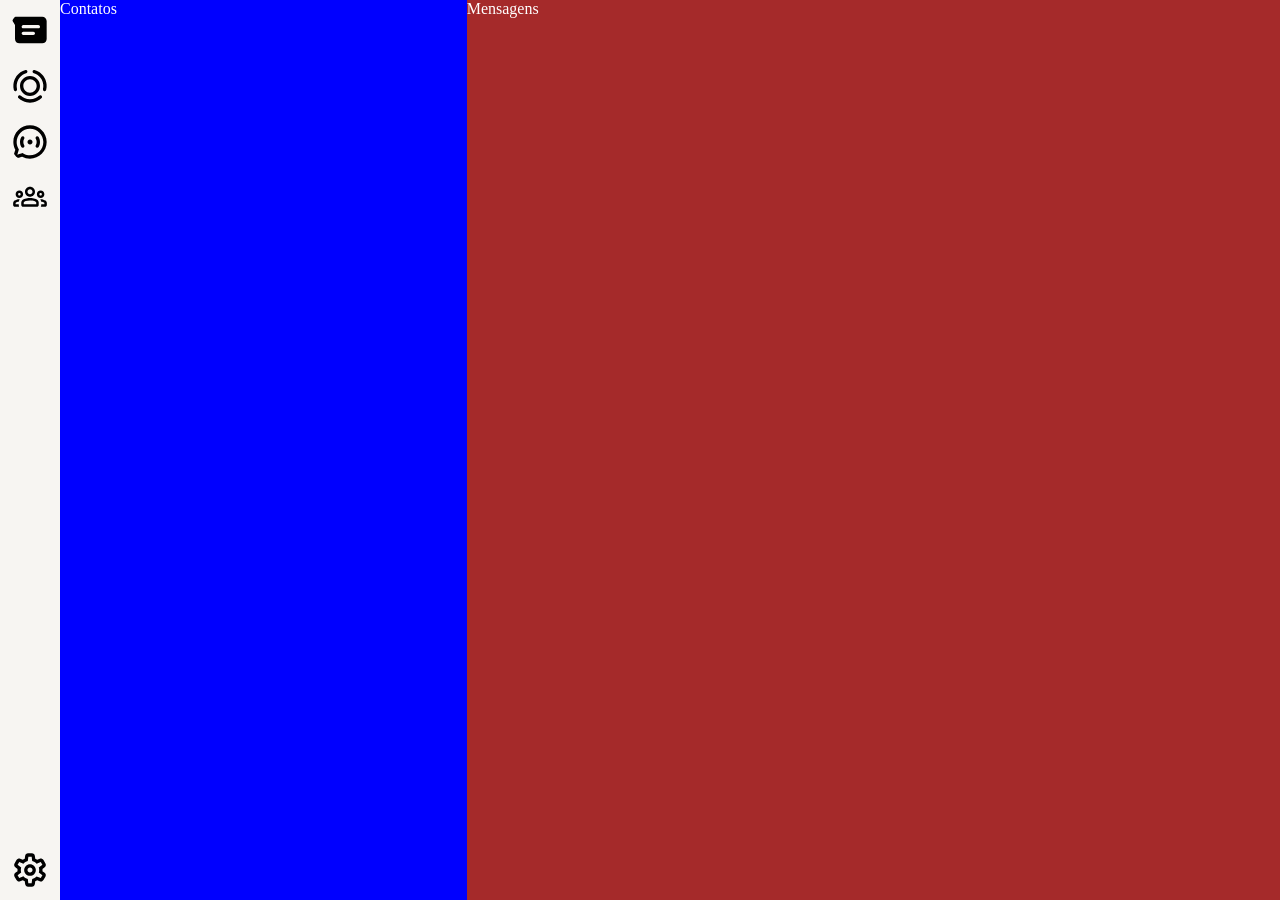
==== index.html @ cba893cd "barra lateral" ====
<!doctype html>
<html lang="en">
  <head>
    <meta charset="UTF-8" />
    <meta name="viewport" content="width=device-width, initial-scale=1.0" />
    <link rel="stylesheet" href="./assets/style.css" />
    <title>Zap zap 2</title>
  </head>
  <body>
    <nav>
      <div class="container-nav">
        <img src="./assets/icons/messages.svg" alt="" />
        <img src="./assets/icons/status.svg" alt="" />
        <img src="./assets/icons/newsletter.svg" alt="" />
      <img src="./assets/icons/community.svg" alt="" />
      </div>

      

      <div class="container-nav">
        <img src="./assets/icons/settings.svg" alt="" />
      </div>
    </nav>

    <section>Contatos</section>
    <main>Mensagens</main>
  </body>
</html>
---- assets/style.css ----
*{
    box-sizing: border-box;
    padding: 0;
    margin: 0;
    text-decoration: none;

}

body{

    display: grid;
    height: 100dvh;
    width: 100dvw;
    grid-template-columns: 60px 1fr 2fr;



}





nav{
    display: flex;
    flex-direction: column;
    justify-content: space-between;
    align-items: center;
    padding: 10px;
    background-color: #F7F5F2;
    color: white;

}

.container-nav{
    display: flex;
    flex-direction: column;
    justify-content: space-between;
    gap: 16px;
}

.container-nav > img {
    cursor: pointer;
    border-radius: 100%;
    width: 40px;
}

.container-nav > img :hover{
    background-color:#32A961;

} 

section{
    background-color: blue;
    color: white;

}



main{
    background-color: brown;
    color: white;

}
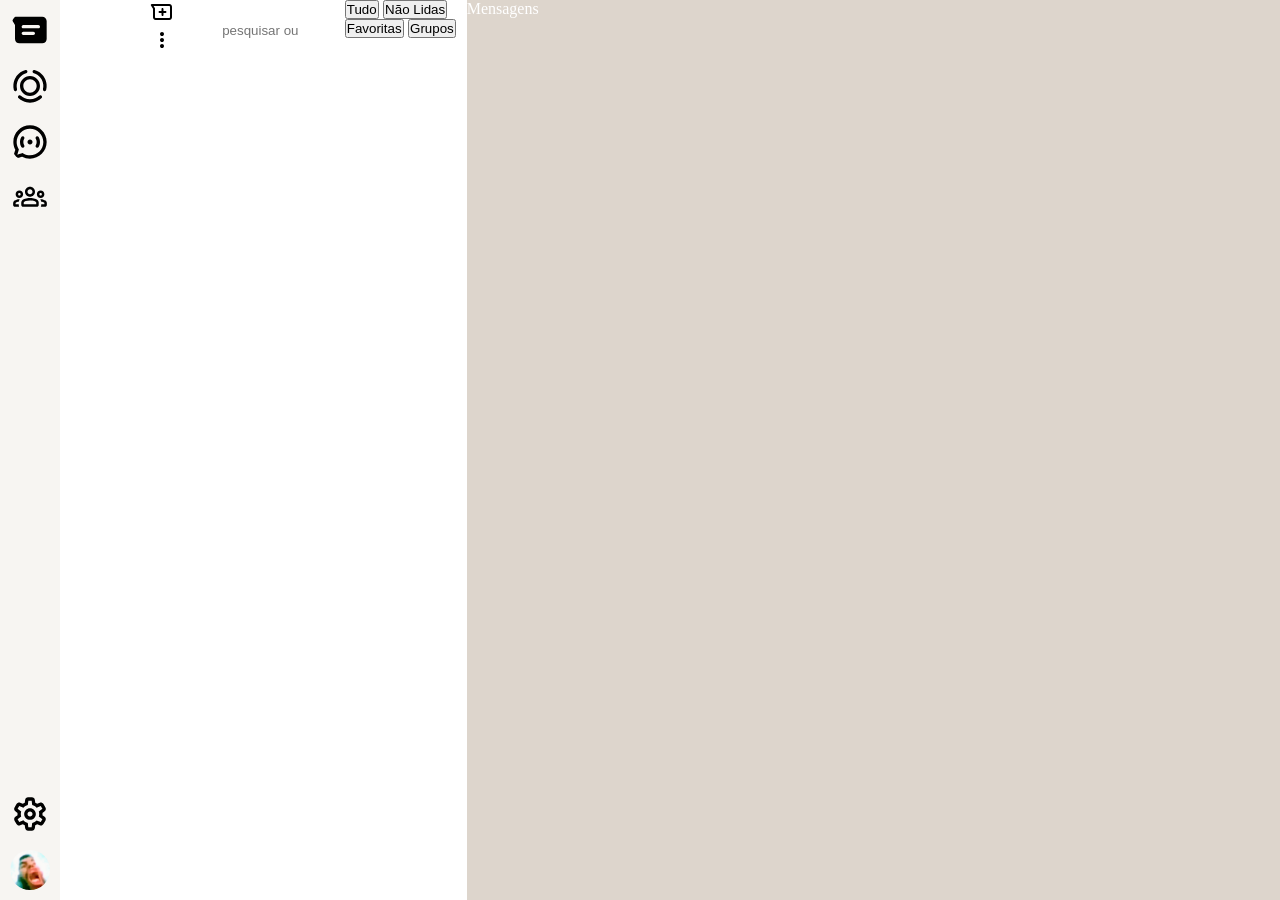
==== commit d199b285: "pesquisa" ====
--- a/index.html
+++ b/index.html
@@ -19,10 +19,43 @@
 
       <div class="container-nav">
         <img src="./assets/icons/settings.svg" alt="" />
+        <img src="./assets/imgs/son.jpeg" alt="">
       </div>
     </nav>
 
-    <section>Contatos</section>
+    <section>
+        <div class="caixa">
+            <p>WhatsApp</p>
+
+
+            <div class="subcaixa">
+                      <img src="./assets/icons/new-chat.svg" alt="">
+        <img src="./assets/icons/more-settings.svg" alt="">
+    
+
+            </div>
+
+            <form action="">
+                <input type="text" placeholder="pesquisar ou começar uma nova conversa">
+            </form>
+            <div class="btn-container">
+                <button>Tudo</button>
+                <button>Não Lidas</button>
+                <button>Favoritas</button>
+                <button>Grupos</button>
+            </div>
+      
+    </div>
+
+    </section>
+
+
+
+
+
+
+
+
     <main>Mensagens</main>
   </body>
 </html>
--- a/assets/style.css
+++ b/assets/style.css
@@ -51,15 +51,52 @@
 } 
 
 section{
-    background-color: blue;
-    color: white;
+    font-family: Helvetica;
+    background-color: #FFFFFF;
+    color: rgb(0, 0, 0);
+
+}
+
+.caixa{
+    display: flex;
+    flex-direction: row;
+    justify-content: space-between;
+    color: #FFFFFF;
+    gap: 16px;
+    
+    
 
 }
 
 
 
 main{
-    background-color: brown;
+    background-color: #DDD5CC;
     color: white;
 
+}
+
+form{
+    padding: 10px;
+}
+
+input{
+    width: 100%;
+    padding: 12px 16px;
+    border-radius: 20px;
+    border: 1px solid transparent;
+
+    
+
+}
+
+
+input:focus{
+    border: 1px solid #32A961;;
+}
+
+
+
+.btn-container{
+    justify-content: space-around;
 }
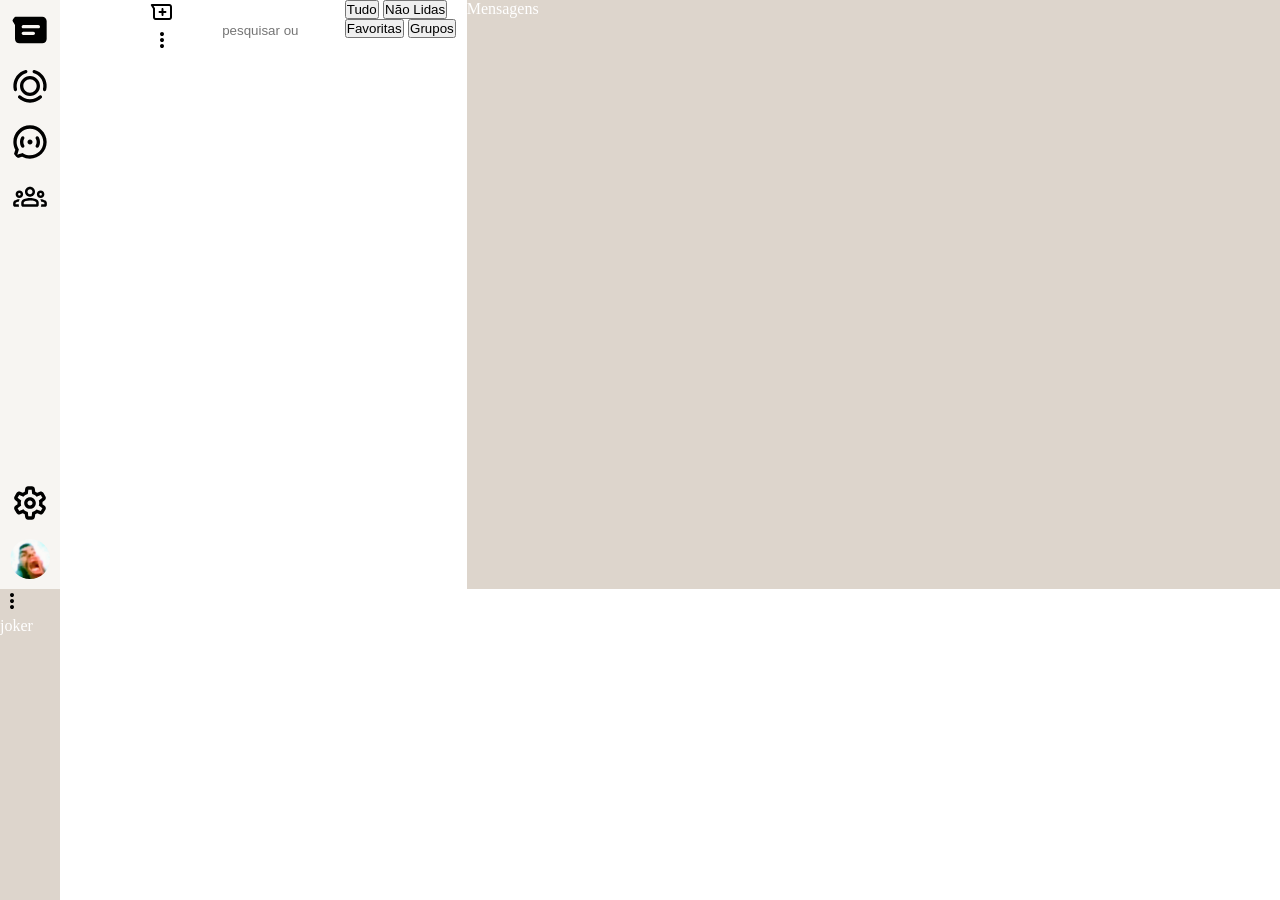
==== commit beb3c8de: "aa" ====
--- a/index.html
+++ b/index.html
@@ -1,5 +1,5 @@
 <!doctype html>
-<html lang="en">
+<html lang="pt-br">
   <head>
     <meta charset="UTF-8" />
     <meta name="viewport" content="width=device-width, initial-scale=1.0" />
@@ -57,5 +57,13 @@
 
 
     <main>Mensagens</main>
+
+
+    <main>
+      <header>
+        <div><img src="./assets/icons/more-settings.svg" alt="">
+        <p>joker</p></div>
+      </header>
+    </main>
   </body>
 </html>
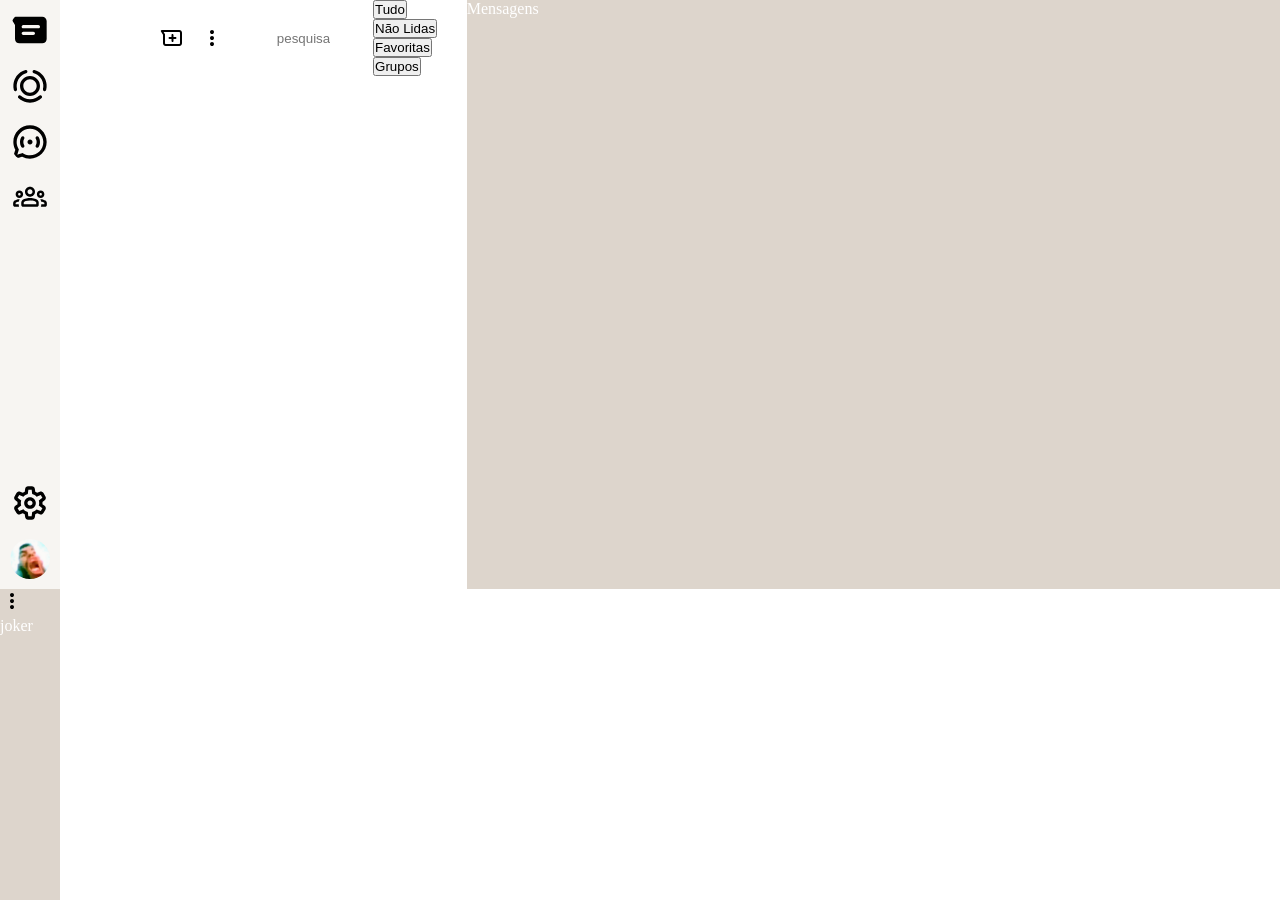
==== commit d8962e5b: "a" ====
--- a/index.html
+++ b/index.html
@@ -1,53 +1,55 @@
 <!doctype html>
 <html lang="pt-br">
-  <head>
-    <meta charset="UTF-8" />
-    <meta name="viewport" content="width=device-width, initial-scale=1.0" />
-    <link rel="stylesheet" href="./assets/style.css" />
-    <title>Zap zap 2</title>
-  </head>
-  <body>
-    <nav>
-      <div class="container-nav">
-        <img src="./assets/icons/messages.svg" alt="" />
-        <img src="./assets/icons/status.svg" alt="" />
-        <img src="./assets/icons/newsletter.svg" alt="" />
+
+<head>
+  <meta charset="UTF-8" />
+  <meta name="viewport" content="width=device-width, initial-scale=1.0" />
+  <link rel="stylesheet" href="./assets/style.css" />
+  <title>Zap zap 2</title>
+</head>
+
+<body>
+  <nav>
+    <div class="container-nav">
+      <img src="./assets/icons/messages.svg" alt="" />
+      <img src="./assets/icons/status.svg" alt="" />
+      <img src="./assets/icons/newsletter.svg" alt="" />
       <img src="./assets/icons/community.svg" alt="" />
+    </div>
+
+
+
+    <div class="container-nav">
+      <img src="./assets/icons/settings.svg" alt="" />
+      <img src="./assets/imgs/son.jpeg" alt="">
+    </div>
+  </nav>
+
+  <section>
+    <div class="caixa">
+      <p>WhatsApp</p>
+
+
+      <div class="subcaixa">
+        <img src="./assets/icons/new-chat.svg" alt="">
+        <img src="./assets/icons/more-settings.svg" alt="">
+
+
       </div>
 
-      
+      <form  class="subcaixa"  action="">
+        <input type="text" placeholder="pesquisar ou começar uma nova conversa">
+      </form>
+      <div class="btn-container">
+        <button>Tudo</button>
+        <button>Não Lidas</button>
+        <button>Favoritas</button>
+        <button>Grupos</button>
+      </div>
 
-      <div class="container-nav">
-        <img src="./assets/icons/settings.svg" alt="" />
-        <img src="./assets/imgs/son.jpeg" alt="">
-      </div>
-    </nav>
-
-    <section>
-        <div class="caixa">
-            <p>WhatsApp</p>
-
-
-            <div class="subcaixa">
-                      <img src="./assets/icons/new-chat.svg" alt="">
-        <img src="./assets/icons/more-settings.svg" alt="">
-    
-
-            </div>
-
-            <form action="">
-                <input type="text" placeholder="pesquisar ou começar uma nova conversa">
-            </form>
-            <div class="btn-container">
-                <button>Tudo</button>
-                <button>Não Lidas</button>
-                <button>Favoritas</button>
-                <button>Grupos</button>
-            </div>
-      
     </div>
 
-    </section>
+  </section>
 
 
 
@@ -56,14 +58,16 @@
 
 
 
-    <main>Mensagens</main>
+  <main>Mensagens</main>
 
 
-    <main>
-      <header>
-        <div><img src="./assets/icons/more-settings.svg" alt="">
-        <p>joker</p></div>
-      </header>
-    </main>
-  </body>
-</html>
+  <main>
+    <header>
+      <div><img src="./assets/icons/more-settings.svg" alt="">
+        <p>joker</p>
+      </div>
+    </header>
+  </main>
+</body>
+
+</html>
--- a/assets/style.css
+++ b/assets/style.css
@@ -96,6 +96,15 @@
 }
 
 
+.subcaixa{
+    display: flex;
+    flex-direction: row;
+    justify-content: space-between;
+    align-items: center;
+    gap: 16px;
+    padding: 10px;
+
+}
 
 .btn-container{
     justify-content: space-around;
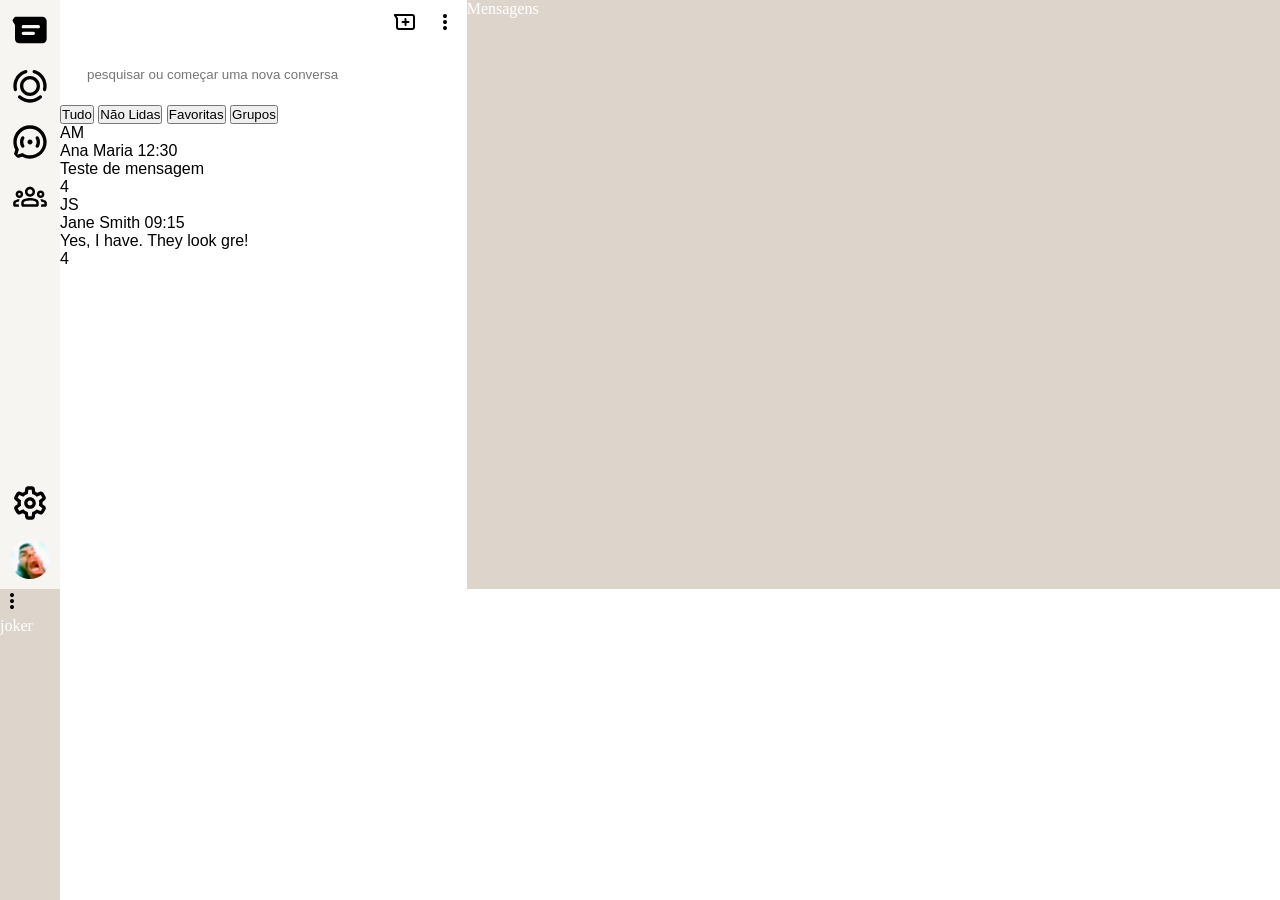
==== commit f88e8aa3: "keep it" ====
--- a/index.html
+++ b/index.html
@@ -36,18 +36,46 @@
 
 
       </div>
+    </div>
 
       <form  class="subcaixa"  action="">
         <input type="text" placeholder="pesquisar ou começar uma nova conversa">
       </form>
+
       <div class="btn-container">
-        <button>Tudo</button>
+        <button class="ativo">Tudo</button>
         <button>Não Lidas</button>
         <button>Favoritas</button>
         <button>Grupos</button>
       </div>
 
-    </div>
+      <div class="lista-conversas">
+        <div class="conversa">
+          <div class="avatar">AM</div>
+          <div class="conversa-topo">
+            <span class="nome">Ana Maria</span>
+            <span class="hora">12:30</span>
+          </div>
+          <p class="preview">Teste de mensagem</p>
+
+        </div>
+        <span class="badge">4</span>
+      </div>
+
+      <div class="conversa">
+          <div class="avatar">JS</div>
+        <div class="conversa-info">
+          <div class="conversa-topo">
+            <span class="nome">Jane Smith</span>
+            <span class="hora">09:15</span>
+          </div>
+          <p class="preview">Yes, I have. They look gre!</p>
+        </div>
+        <span class="badge">4</span>
+      </div>
+      </div>
+
+   
 
   </section>
 
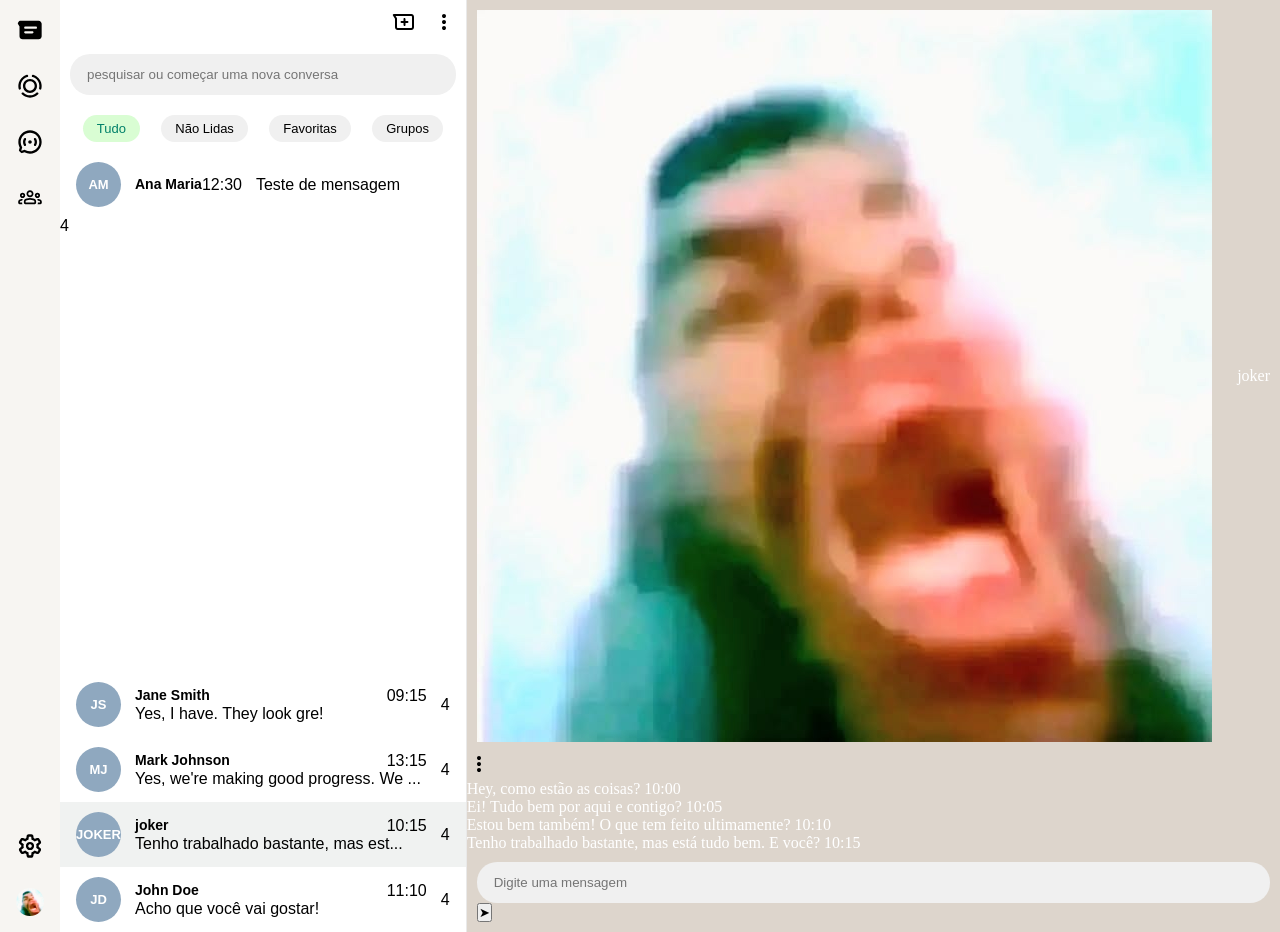
==== commit e04fe82e: "cunversa" ====
--- a/index.html
+++ b/index.html
@@ -75,27 +75,81 @@
       </div>
       </div>
 
-   
+      <div class="conversa">
+         <div class="avatar">MJ</div>
+        <div class="conversa-info">
+          <div class="conversa-topo">
+            <span class="nome">Mark Johnson</span>
+            <span class="hora">13:15</span>
+          </div>
+          <p class="preview">Yes, we're making good progress. We ...</p>
+        </div>
+        <span class="badge">4</span>
+      </div>
+      </div>
 
+      <div class="conversa ativa">
+        <div class="avatar">joker</div>
+        <div class="conversa-info">
+          <div class="conversa-topo">
+            <span class="nome">joker</span>
+            <span class="hora">10:15</span>
+          </div>
+          <p class="preview">Tenho trabalhado bastante, mas est...</p>
+        </div>
+        <span class="badge">4</span>
+      </div>
+      </div>
+
+       <div class="conversa">
+        <div class="avatar">JD</div>
+        <div class="conversa-info">
+          <div class="conversa-topo">
+            <span class="nome">John Doe</span>
+            <span class="hora">11:10</span>
+          </div>
+          <p class="preview">Acho que você vai gostar!</p>
+        </div>
+        <span class="badge">4</span>
+      </div>
+    </div>
   </section>
+
+<main>
+  <header>
+     <div class="subcaixa">
+        <img src="./assets/imgs/son.jpeg" alt="">
+        <p>joker</p>
+      </div>
+      <img src="./assets/icons/more-settings.svg" alt="">
+    </header>
 
 
 
-
-
-
-
-
-  <main>Mensagens</main>
-
-
-  <main>
-    <header>
-      <div><img src="./assets/icons/more-settings.svg" alt="">
-        <p>joker</p>
+ <div class="mensagens">
+      <div class="msg enviada">
+        Hey, como estão as coisas?
+        <span class="msg-hora">10:00</span>
       </div>
-    </header>
+      <div class="msg recebida">
+        Ei! Tudo bem por aqui e contigo?
+        <span class="msg-hora">10:05</span>
+      </div>
+      <div class="msg enviada">
+        Estou bem também! O que tem feito ultimamente?
+        <span class="msg-hora">10:10</span>
+      </div>
+      <div class="msg recebida">
+        Tenho trabalhado bastante, mas está tudo bem. E você?
+        <span class="msg-hora">10:15</span>
+      </div>
+    </div>
+ 
+    <form class="rodape" action="">
+      <input type="text" placeholder="Digite uma mensagem">
+      <button type="submit">➤</button>
+    </form>
   </main>
 </body>
-
+ 
 </html>
--- a/assets/style.css
+++ b/assets/style.css
@@ -43,6 +43,7 @@
     cursor: pointer;
     border-radius: 100%;
     width: 40px;
+    padding: 6px;
 }
 
 .container-nav > img :hover{
@@ -54,6 +55,10 @@
     font-family: Helvetica;
     background-color: #FFFFFF;
     color: rgb(0, 0, 0);
+    display: flex;
+    flex-direction: column;
+     border-right: 1px solid #E9E9E9;
+     overflow: hidden;
 
 }
 
@@ -61,6 +66,7 @@
     display: flex;
     flex-direction: row;
     justify-content: space-between;
+    align-items: center;
     color: #FFFFFF;
     gap: 16px;
     
@@ -68,23 +74,155 @@
 
 }
 
-
-
-main{
-    background-color: #DDD5CC;
-    color: white;
-
-}
-
 form{
-    padding: 10px;
-}
+    padding: 10px 16px;
+}
+
 
 input{
     width: 100%;
     padding: 12px 16px;
     border-radius: 20px;
     border: 1px solid transparent;
+    background-color: #F0F0F0;
+
+}
+
+
+input:focus{
+    border: 1px solid #32A961;;
+    outline: none;
+
+}
+
+.subcaixa{
+    display: flex;
+    flex-direction: row;
+    justify-content: space-between;
+    align-items: center;
+    gap: 16px;
+   
+}
+
+
+.btn-container{
+    display: flex;
+    flex-direction: row;
+    justify-content: flex-start;
+    gap: 8px;
+    padding: 10px 16px;
+
+}
+
+
+.btn-container button{
+    border: none;
+     background-color: #F0F0F0;
+    padding: 6px 14px;
+    border-radius: 16px;
+    font-size: 13px;
+    cursor: pointer;
+}
+
+
+.btn-container button.ativo{
+    background-color: #D9FDD3;
+    color: #008069;
+
+
+}
+
+
+.lista-conversas{
+    flex: 1;
+    overflow-y: auto;
+}
+
+
+.conversa{
+   display: flex;
+    align-items: center;
+    gap: 14px;
+    padding: 10px 16px;
+    cursor: pointer;
+    position: relative;
+    background-color: #FFFFFF;
+    transition: transform 0.15s ease, box-shadow 0.15s ease;
+  
+}
+
+
+.conversa.ativa{
+     background-color: #F0F2F1;
+
+}
+
+
+.conversa:hover{
+        transform: scale(1.03);
+    box-shadow: 0 4px 12px rgba(0, 0, 0, 0.15);
+    z-index: 2;
+
+}
+
+
+.avatar{
+     width: 45px;
+    height: 45px;
+    min-width: 45px;
+    border-radius: 100%;
+    background-color: #8FA8BF;
+    color: #FFFFFF;
+    display: flex;
+    align-items: center;
+    justify-content: center;
+    font-size: 13px;
+    font-weight: bold;
+    text-transform: uppercase;
+
+}
+
+
+
+.conversa-info{
+     flex: 1;
+    min-width: 0;
+}
+
+
+.conversa-topo{
+     display: flex;
+    justify-content: space-between;
+
+}
+.nome {
+    font-size: 14px;
+    font-weight: bold;
+}
+
+
+
+.hora{
+
+}
+
+
+
+main{
+    background-color: #DDD5CC;
+    color: white;
+
+}
+
+form{
+    padding: 10px;
+}
+
+input{
+    width: 100%;
+    padding: 12px 16px;
+    border-radius: 20px;
+    border: 1px solid transparent;
 
     
 
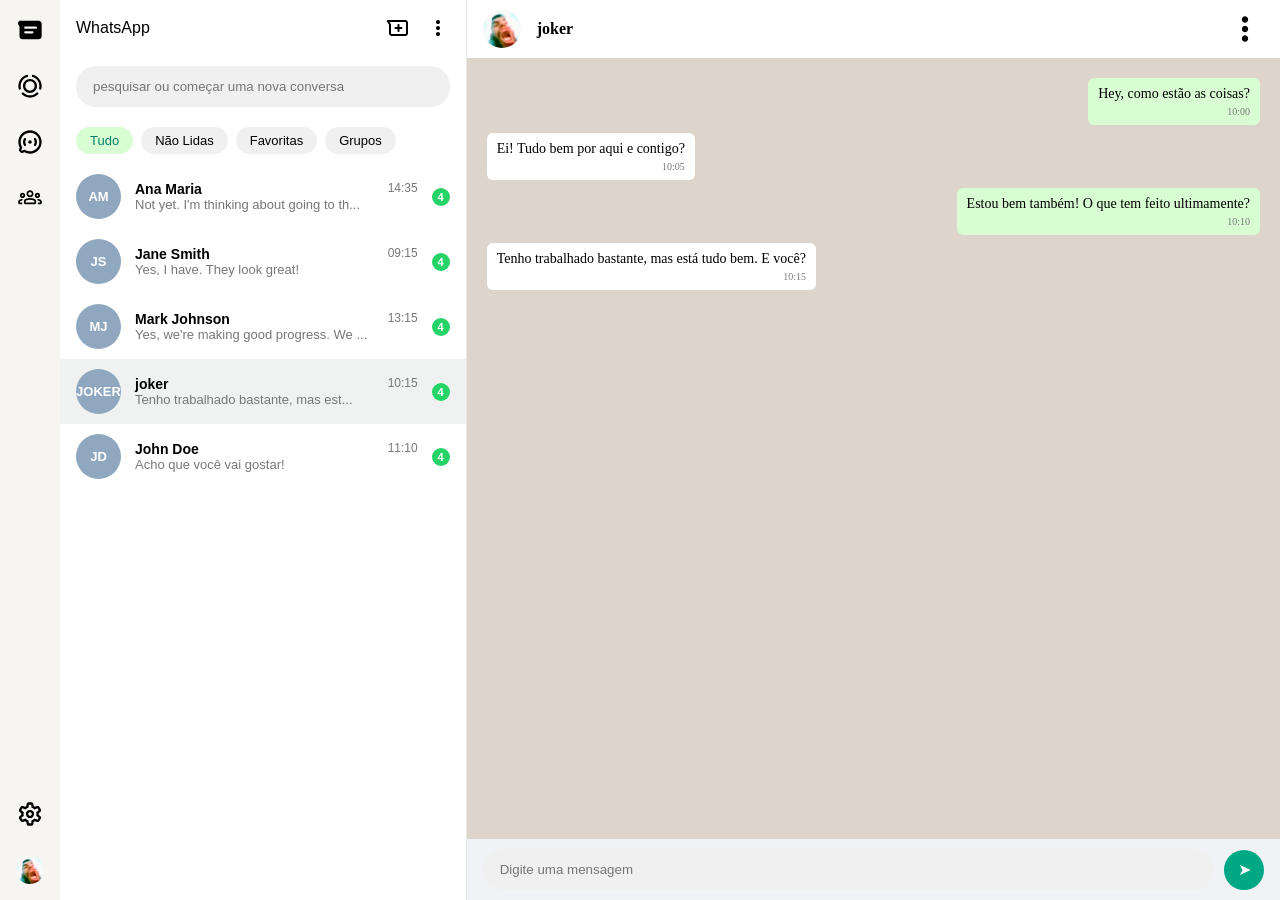
==== commit f735832a: "jjjj" ====
--- a/index.html
+++ b/index.html
@@ -17,8 +17,6 @@
       <img src="./assets/icons/community.svg" alt="" />
     </div>
 
-
-
     <div class="container-nav">
       <img src="./assets/icons/settings.svg" alt="" />
       <img src="./assets/imgs/son.jpeg" alt="">
@@ -29,54 +27,50 @@
     <div class="caixa">
       <p>WhatsApp</p>
 
-
       <div class="subcaixa">
         <img src="./assets/icons/new-chat.svg" alt="">
         <img src="./assets/icons/more-settings.svg" alt="">
-
-
       </div>
     </div>
 
-      <form  class="subcaixa"  action="">
-        <input type="text" placeholder="pesquisar ou começar uma nova conversa">
-      </form>
+    <form class="subcaixa" action="">
+      <input type="text" placeholder="pesquisar ou começar uma nova conversa">
+    </form>
 
-      <div class="btn-container">
-        <button class="ativo">Tudo</button>
-        <button>Não Lidas</button>
-        <button>Favoritas</button>
-        <button>Grupos</button>
-      </div>
+    <div class="btn-container">
+      <button class="ativo">Tudo</button>
+      <button>Não Lidas</button>
+      <button>Favoritas</button>
+      <button>Grupos</button>
+    </div>
 
-      <div class="lista-conversas">
-        <div class="conversa">
-          <div class="avatar">AM</div>
+    <div class="lista-conversas">
+      <div class="conversa">
+        <div class="avatar">AM</div>
+        <div class="conversa-info">
           <div class="conversa-topo">
             <span class="nome">Ana Maria</span>
-            <span class="hora">12:30</span>
+            <span class="hora">14:35</span>
           </div>
-          <p class="preview">Teste de mensagem</p>
-
+          <p class="preview">Not yet. I'm thinking about going to th...</p>
         </div>
         <span class="badge">4</span>
       </div>
 
       <div class="conversa">
-          <div class="avatar">JS</div>
+        <div class="avatar">JS</div>
         <div class="conversa-info">
           <div class="conversa-topo">
             <span class="nome">Jane Smith</span>
             <span class="hora">09:15</span>
           </div>
-          <p class="preview">Yes, I have. They look gre!</p>
+          <p class="preview">Yes, I have. They look great!</p>
         </div>
         <span class="badge">4</span>
       </div>
-      </div>
 
       <div class="conversa">
-         <div class="avatar">MJ</div>
+        <div class="avatar">MJ</div>
         <div class="conversa-info">
           <div class="conversa-topo">
             <span class="nome">Mark Johnson</span>
@@ -85,7 +79,6 @@
           <p class="preview">Yes, we're making good progress. We ...</p>
         </div>
         <span class="badge">4</span>
-      </div>
       </div>
 
       <div class="conversa ativa">
@@ -99,9 +92,8 @@
         </div>
         <span class="badge">4</span>
       </div>
-      </div>
 
-       <div class="conversa">
+      <div class="conversa">
         <div class="avatar">JD</div>
         <div class="conversa-info">
           <div class="conversa-topo">
@@ -115,18 +107,16 @@
     </div>
   </section>
 
-<main>
-  <header>
-     <div class="subcaixa">
+  <main>
+    <header>
+      <div class="subcaixa">
         <img src="./assets/imgs/son.jpeg" alt="">
         <p>joker</p>
       </div>
       <img src="./assets/icons/more-settings.svg" alt="">
     </header>
 
-
-
- <div class="mensagens">
+    <div class="mensagens">
       <div class="msg enviada">
         Hey, como estão as coisas?
         <span class="msg-hora">10:00</span>
@@ -144,12 +134,12 @@
         <span class="msg-hora">10:15</span>
       </div>
     </div>
- 
+
     <form class="rodape" action="">
       <input type="text" placeholder="Digite uma mensagem">
       <button type="submit">➤</button>
     </form>
   </main>
 </body>
- 
+
 </html>
--- a/assets/style.css
+++ b/assets/style.css
@@ -1,27 +1,18 @@
-*{
+* {
     box-sizing: border-box;
     padding: 0;
     margin: 0;
     text-decoration: none;
-
-}
-
-body{
-
+}
+
+body {
     display: grid;
     height: 100dvh;
     width: 100dvw;
     grid-template-columns: 60px 1fr 2fr;
-
-
-
-}
-
-
-
-
-
-nav{
+}
+
+nav {
     display: flex;
     flex-direction: column;
     justify-content: space-between;
@@ -29,10 +20,9 @@
     padding: 10px;
     background-color: #F7F5F2;
     color: white;
-
-}
-
-.container-nav{
+}
+
+.container-nav {
     display: flex;
     flex-direction: column;
     justify-content: space-between;
@@ -46,101 +36,84 @@
     padding: 6px;
 }
 
-.container-nav > img :hover{
-    background-color:#32A961;
-
-} 
-
-section{
+.container-nav img:hover {
+    background-color: #32A961;
+}
+
+section {
     font-family: Helvetica;
     background-color: #FFFFFF;
     color: rgb(0, 0, 0);
     display: flex;
     flex-direction: column;
-     border-right: 1px solid #E9E9E9;
-     overflow: hidden;
-
-}
-
-.caixa{
+    border-right: 1px solid #E9E9E9;
+    overflow: hidden;
+}
+
+.caixa {
     display: flex;
     flex-direction: row;
     justify-content: space-between;
     align-items: center;
-    color: #FFFFFF;
-    gap: 16px;
-    
-    
-
-}
-
-form{
-    padding: 10px 16px;
-}
-
-
-input{
+    color: #000000;
+    padding: 16px;
+}
+
+form {
+    padding: 10px 16px;
+}
+
+input {
     width: 100%;
     padding: 12px 16px;
     border-radius: 20px;
     border: 1px solid transparent;
     background-color: #F0F0F0;
-
-}
-
-
-input:focus{
-    border: 1px solid #32A961;;
+}
+
+input:focus {
+    border: 1px solid #32A961;
     outline: none;
-
-}
-
-.subcaixa{
+}
+
+.subcaixa {
     display: flex;
     flex-direction: row;
     justify-content: space-between;
     align-items: center;
     gap: 16px;
-   
-}
-
-
-.btn-container{
+}
+
+.btn-container {
     display: flex;
     flex-direction: row;
     justify-content: flex-start;
     gap: 8px;
     padding: 10px 16px;
-
-}
-
-
-.btn-container button{
+}
+
+.btn-container button {
     border: none;
-     background-color: #F0F0F0;
+    background-color: #F0F0F0;
     padding: 6px 14px;
     border-radius: 16px;
     font-size: 13px;
     cursor: pointer;
 }
 
-
-.btn-container button.ativo{
+.btn-container button.ativo {
     background-color: #D9FDD3;
     color: #008069;
-
-
-}
-
-
-.lista-conversas{
+}
+
+/* lista de conversas */
+.lista-conversas {
     flex: 1;
     overflow-y: auto;
 }
 
-
-.conversa{
-   display: flex;
+.conversa {
+    display: flex;
     align-items: center;
     gap: 14px;
     padding: 10px 16px;
@@ -148,26 +121,22 @@
     position: relative;
     background-color: #FFFFFF;
     transition: transform 0.15s ease, box-shadow 0.15s ease;
-  
-}
-
-
-.conversa.ativa{
-     background-color: #F0F2F1;
-
-}
-
-
-.conversa:hover{
-        transform: scale(1.03);
+}
+
+.conversa.ativa {
+    background-color: #F0F2F1;
+}
+
+/* efeito de sobreposição: o item cresce um pouco, sobe o z-index
+   e ganha sombra, então visualmente ele "passa por cima" dos vizinhos */
+.conversa:hover {
+    transform: scale(1.03);
     box-shadow: 0 4px 12px rgba(0, 0, 0, 0.15);
     z-index: 2;
-
-}
-
-
-.avatar{
-     width: 45px;
+}
+
+.avatar {
+    width: 45px;
     height: 45px;
     min-width: 45px;
     border-radius: 100%;
@@ -179,71 +148,131 @@
     font-size: 13px;
     font-weight: bold;
     text-transform: uppercase;
-
-}
-
-
-
-.conversa-info{
-     flex: 1;
+}
+
+.conversa-info {
+    flex: 1;
     min-width: 0;
 }
 
-
-.conversa-topo{
-     display: flex;
-    justify-content: space-between;
-
-}
+.conversa-topo {
+    display: flex;
+    justify-content: space-between;
+}
+
 .nome {
     font-size: 14px;
     font-weight: bold;
 }
 
-
-
-.hora{
-
-}
-
-
-
-main{
+.hora {
+    font-size: 12px;
+    color: #777777;
+}
+
+.preview {
+    font-size: 13px;
+    color: #777777;
+    white-space: nowrap;
+    overflow: hidden;
+    text-overflow: ellipsis;
+}
+
+.badge {
+    background-color: #25D366;
+    color: #FFFFFF;
+    font-size: 11px;
+    font-weight: bold;
+    border-radius: 10px;
+    min-width: 18px;
+    height: 18px;
+    display: flex;
+    align-items: center;
+    justify-content: center;
+    padding: 0 5px;
+}
+
+/* área principal do chat */
+main {
     background-color: #DDD5CC;
     color: white;
-
-}
-
-form{
-    padding: 10px;
-}
-
-input{
-    width: 100%;
-    padding: 12px 16px;
-    border-radius: 20px;
-    border: 1px solid transparent;
-
-    
-
-}
-
-
-input:focus{
-    border: 1px solid #32A961;;
-}
-
-
-.subcaixa{
-    display: flex;
-    flex-direction: row;
-    justify-content: space-between;
-    align-items: center;
-    gap: 16px;
-    padding: 10px;
-
-}
-
-.btn-container{
-    justify-content: space-around;
+    display: grid;
+    grid-template-rows: auto 1fr auto;
+}
+
+main header {
+    display: flex;
+    align-items: center;
+    justify-content: space-between;
+    background-color: #FFFFFF;
+    padding: 10px 16px;
+}
+
+main header img {
+    width: 38px;
+    height: 38px;
+    border-radius: 100%;
+}
+
+main header p {
+    color: #000000;
+    font-weight: bold;
+}
+
+.mensagens {
+    padding: 20px;
+    display: flex;
+    flex-direction: column;
+    gap: 8px;
+    overflow-y: auto;
+}
+
+.msg {
+    max-width: 60%;
+    padding: 8px 10px;
+    border-radius: 6px;
+    font-size: 14px;
+    color: #000000;
+}
+
+.msg.enviada {
+    align-self: flex-end;
+    background-color: #D9FDD3;
+}
+
+.msg.recebida {
+    align-self: flex-start;
+    background-color: #FFFFFF;
+}
+
+.msg-hora {
+    display: block;
+    font-size: 10px;
+    color: #777777;
+    text-align: right;
+    margin-top: 4px;
+}
+
+.rodape {
+    display: flex;
+    align-items: center;
+    gap: 10px;
+    padding: 10px 16px;
+    background-color: #F0F2F5;
+}
+
+.rodape input {
+    flex: 1;
+}
+
+.rodape button {
+    border: none;
+    background-color: #00A884;
+    color: #FFFFFF;
+    width: 40px;
+    height: 40px;
+    min-width: 40px;
+    border-radius: 100%;
+    font-size: 16px;
+    cursor: pointer;
 }
